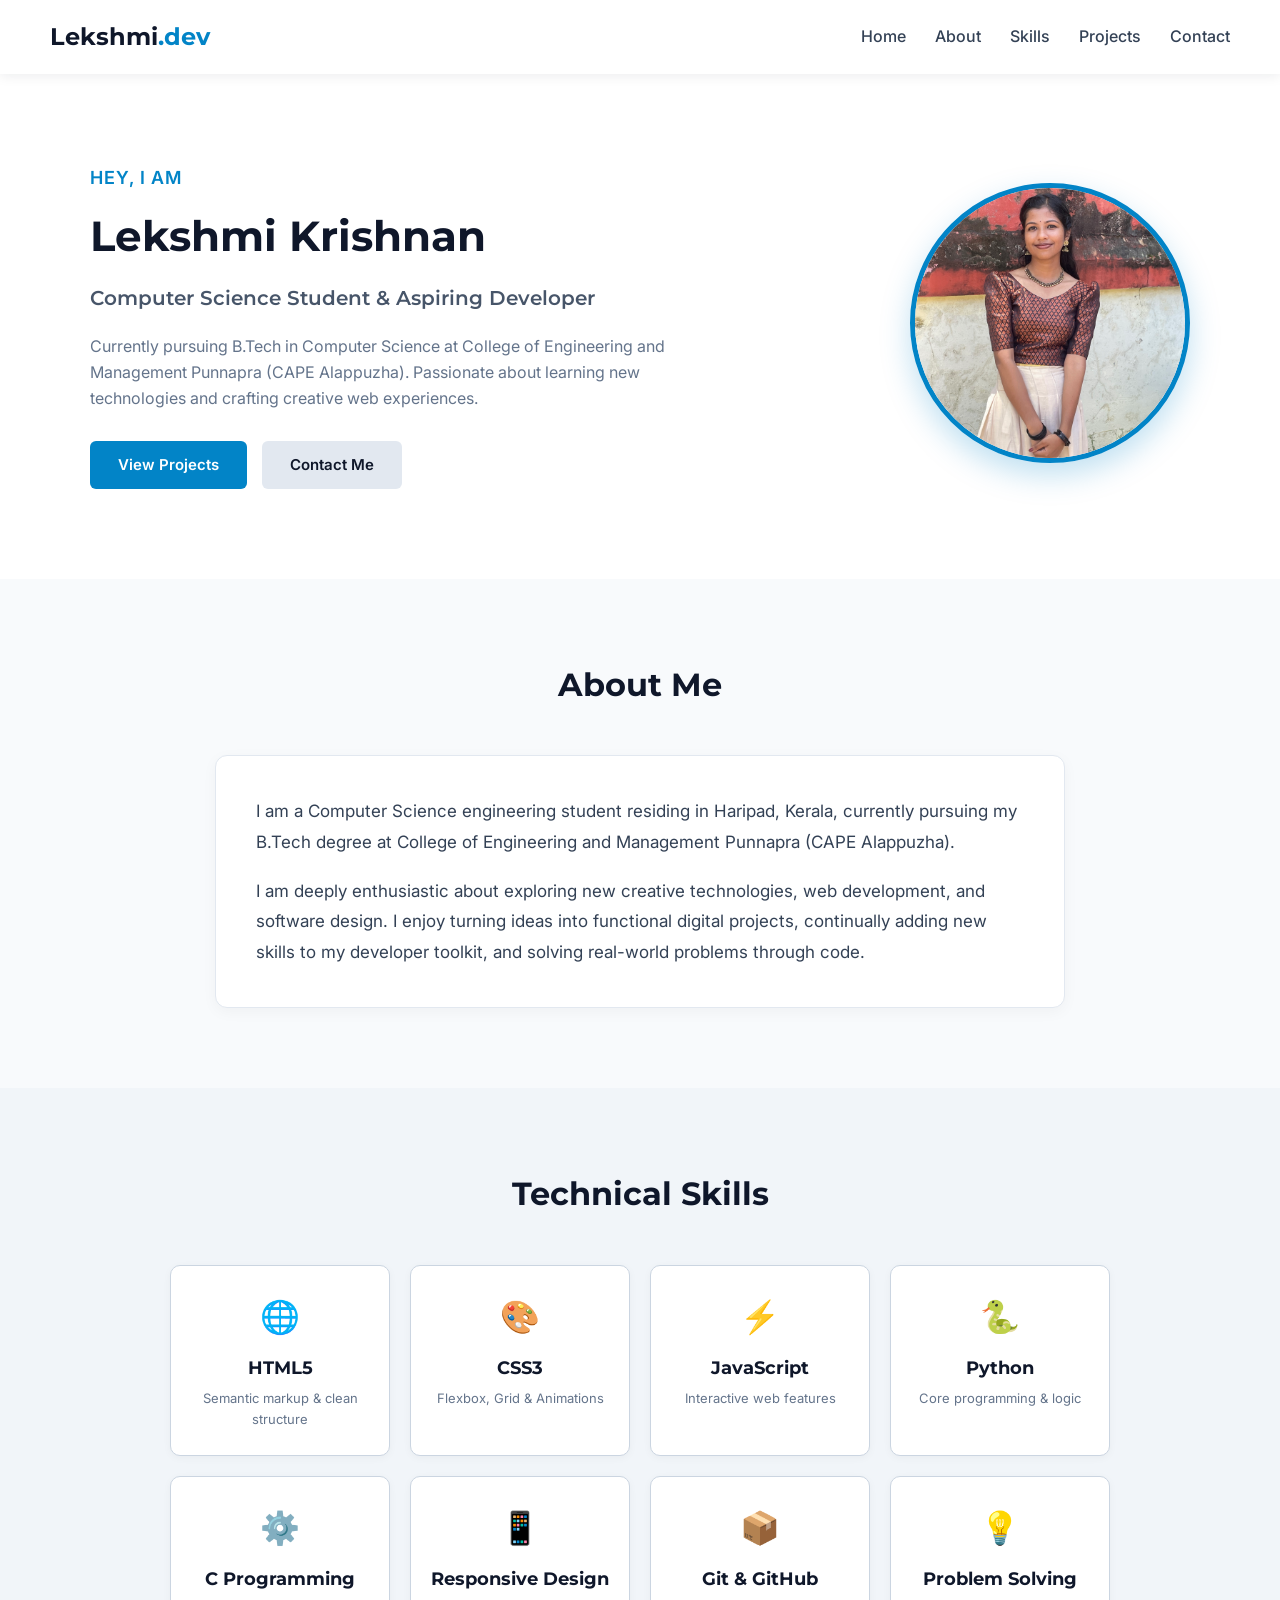
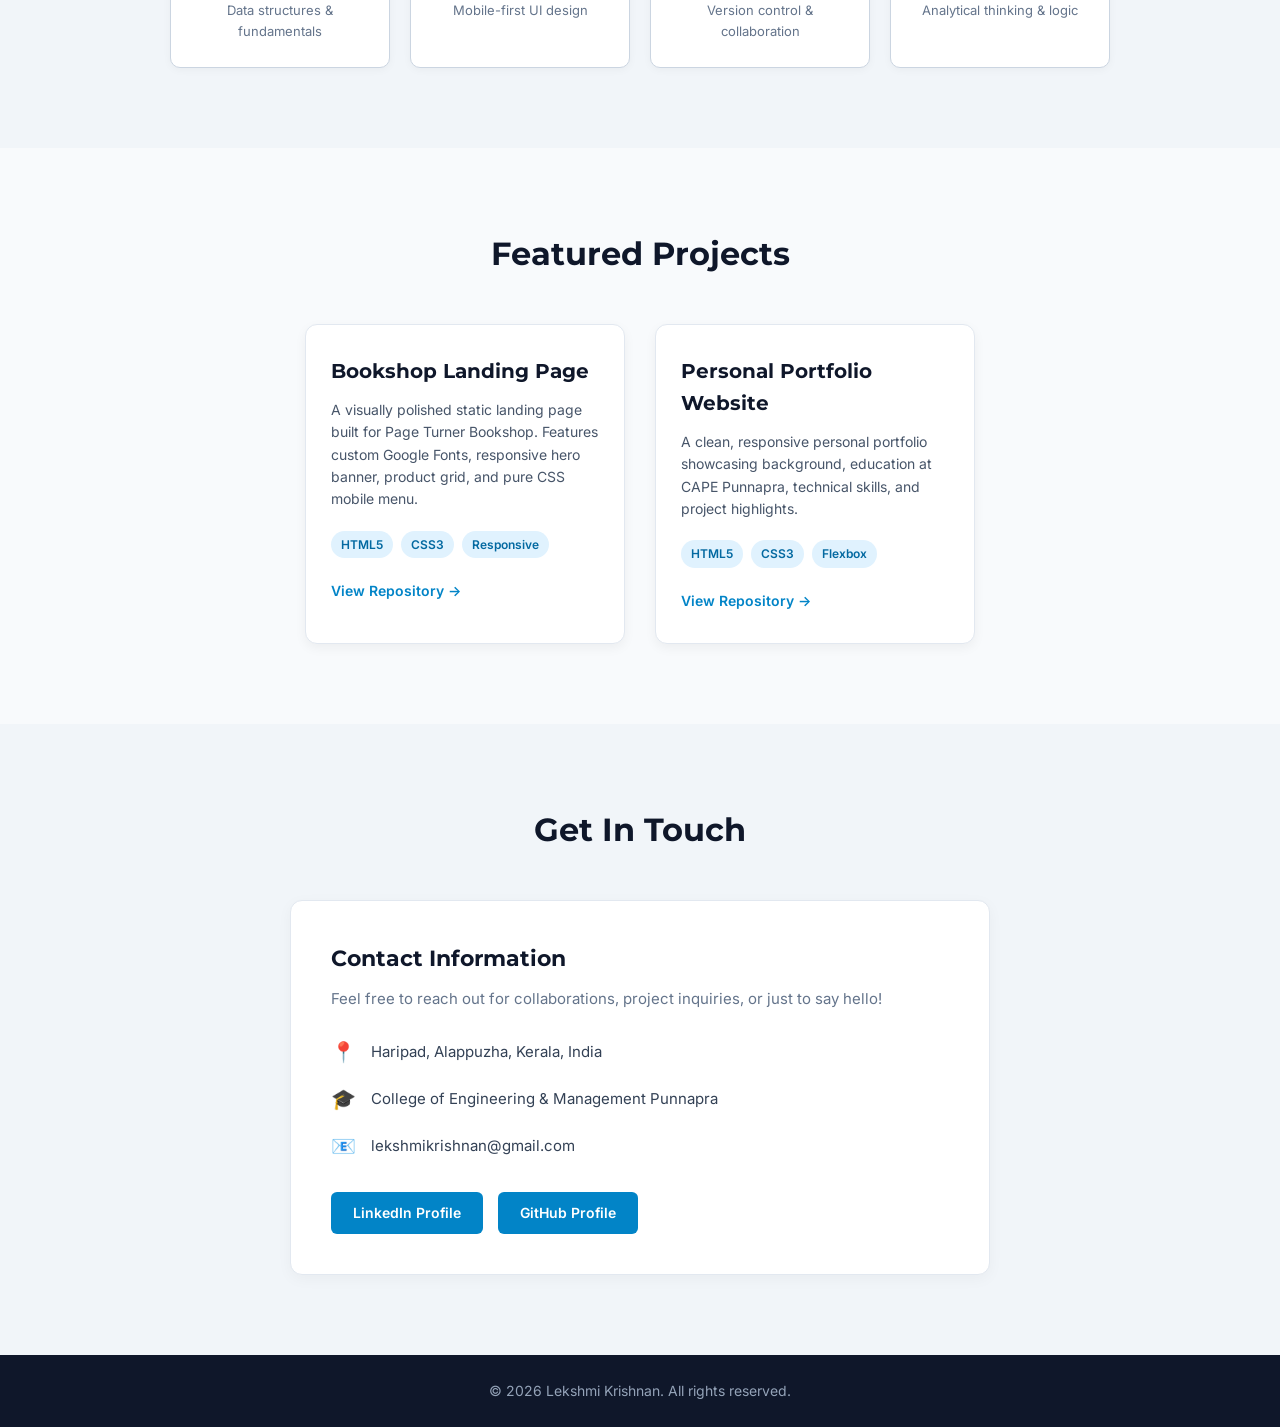
==== WebDev-L1-PersonalPortfolio/index.html @ aac0fd08 "Add personal portfolio files including HTML, CSS, images, and README" ====
<!DOCTYPE html>
<html lang="en">
<head>
    <meta charset="UTF-8">
    <meta name="viewport" content="width=device-width, initial-scale=1.0">
    <title>Lekshmi Krishnan | Personal Portfolio</title>
    <link rel="stylesheet" href="style.css">
</head>
<body>

    <header class="navbar">
        <div class="logo">
            <h2>Lekshmi<span>.dev</span></h2>
        </div>
        <input type="checkbox" id="menu-toggle" class="menu-toggle">
        <label for="menu-toggle" class="hamburger">
            <span></span>
            <span></span>
            <span></span>
        </label>
        <nav class="nav-links">
            <a href="#home">Home</a>
            <a href="#about">About</a>
            <a href="#skills">Skills</a>
            <a href="#projects">Projects</a>
            <a href="#contact">Contact</a>
        </nav>
    </header>

    <section id="home" class="hero">
        <div class="hero-container">
            <div class="hero-text">
                <span class="greeting">Hey, I am</span>
                <h1>Lekshmi Krishnan</h1>
                <h3 class="role">Computer Science Student & Aspiring Developer</h3>
                <p>Currently pursuing B.Tech in Computer Science at College of Engineering and Management Punnapra (CAPE Alappuzha). Passionate about learning new technologies and crafting creative web experiences.</p>
                <div class="hero-buttons">
                    <a href="#projects" class="btn btn-primary">View Projects</a>
                    <a href="#contact" class="btn btn-secondary">Contact Me</a>
                </div>
            </div>
            <div class="hero-image">
                <img src="assets/profile.jpg" alt="Lekshmi Krishnan" class="profile-img">
            </div>
        </div>
    </section>

    <section id="about" class="section">
        <h2 class="section-title">About Me</h2>
        <div class="about-card">
            <p>I am a Computer Science engineering student residing in Haripad, Kerala, currently pursuing my B.Tech degree at College of Engineering and Management Punnapra (CAPE Alappuzha).</p>
            <p>I am deeply enthusiastic about exploring new creative technologies, web development, and software design. I enjoy turning ideas into functional digital projects, continually adding new skills to my developer toolkit, and solving real-world problems through code.</p>
        </div>
    </section>

    <section id="skills" class="section bg-alt">
        <h2 class="section-title">Technical Skills</h2>
        <div class="skills-grid">
            <div class="skill-card">
                <div class="skill-icon">🌐</div>
                <h3>HTML5</h3>
                <p>Semantic markup & clean structure</p>
            </div>
            <div class="skill-card">
                <div class="skill-icon">🎨</div>
                <h3>CSS3</h3>
                <p>Flexbox, Grid & Animations</p>
            </div>
            <div class="skill-card">
                <div class="skill-icon">⚡</div>
                <h3>JavaScript</h3>
                <p>Interactive web features</p>
            </div>
            <div class="skill-card">
                <div class="skill-icon">🐍</div>
                <h3>Python</h3>
                <p>Core programming & logic</p>
            </div>
            <div class="skill-card">
                <div class="skill-icon">⚙️</div>
                <h3>C Programming</h3>
                <p>Data structures & fundamentals</p>
            </div>
            <div class="skill-card">
                <div class="skill-icon">📱</div>
                <h3>Responsive Design</h3>
                <p>Mobile-first UI design</p>
            </div>
            <div class="skill-card">
                <div class="skill-icon">📦</div>
                <h3>Git & GitHub</h3>
                <p>Version control & collaboration</p>
            </div>
            <div class="skill-card">
                <div class="skill-icon">💡</div>
                <h3>Problem Solving</h3>
                <p>Analytical thinking & logic</p>
            </div>
        </div>
    </section>

    <section id="projects" class="section">
        <h2 class="section-title">Featured Projects</h2>
        <div class="projects-grid">
            <div class="project-card">
                <div class="project-content">
                    <h3>Bookshop Landing Page</h3>
                    <p>A visually polished static landing page built for Page Turner Bookshop. Features custom Google Fonts, responsive hero banner, product grid, and pure CSS mobile menu.</p>
                    <div class="tech-tags">
                        <span>HTML5</span>
                        <span>CSS3</span>
                        <span>Responsive</span>
                    </div>
                    <a href="#" class="project-link">View Repository &rarr;</a>
                </div>
            </div>
            <div class="project-card">
                <div class="project-content">
                    <h3>Personal Portfolio Website</h3>
                    <p>A clean, responsive personal portfolio showcasing background, education at CAPE Punnapra, technical skills, and project highlights.</p>
                    <div class="tech-tags">
                        <span>HTML5</span>
                        <span>CSS3</span>
                        <span>Flexbox</span>
                    </div>
                    <a href="#" class="project-link">View Repository &rarr;</a>
                </div>
            </div>
        </div>
    </section>

    <section id="contact" class="section bg-alt">
        <h2 class="section-title">Get In Touch</h2>
        <div class="contact-container">
            <div class="contact-info">
                <h3>Contact Information</h3>
                <p>Feel free to reach out for collaborations, project inquiries, or just to say hello!</p>
                <div class="contact-item">
                    <span class="icon">📍</span>
                    <span>Haripad, Alappuzha, Kerala, India</span>
                </div>
                <div class="contact-item">
                    <span class="icon">🎓</span>
                    <span>College of Engineering & Management Punnapra</span>
                </div>
                <div class="contact-item">
                    <span class="icon">📧</span>
                    <span>lekshmikrishnan@gmail.com</span>
                </div>
                <div class="social-links">
                    <a href="https://www.linkedin.com/in/lekshmi-krishnan-b064a6328/?lipi=urn%3Ali%3Apage%3Ad_flagship3_profile_view_base_contact_details%3BRVKKj0dwRH%2BeiEIR3jNrvg%3D%3D" target="_blank" class="social-btn">LinkedIn Profile</a>
                    <a href="https://github.com" target="_blank" class="social-btn">GitHub Profile</a>
                </div>
            </div>
        </div>
    </section>

    <footer class="footer">
        <p>&copy; 2026 Lekshmi Krishnan. All rights reserved.</p>
    </footer>

</body>
</html>
---- WebDev-L1-PersonalPortfolio/style.css ----
@import url('https://fonts.googleapis.com/css2?family=Inter:wght@400;500;600&family=Montserrat:wght@600;700;800&display=swap');

html {
    scroll-behavior: smooth;
}

* {
    margin: 0;
    padding: 0;
    box-sizing: border-box;
}

body {
    font-family: 'Inter', sans-serif;
    background-color: #f8fafc;
    color: #0f172a;
    line-height: 1.6;
}

h1, h2, h3, h4 {
    font-family: 'Montserrat', sans-serif;
}

.navbar {
    position: sticky;
    top: 0;
    background-color: #ffffff;
    display: flex;
    justify-content: space-between;
    align-items: center;
    padding: 18px 50px;
    box-shadow: 0 2px 12px rgba(15, 23, 42, 0.08);
    z-index: 1000;
}

.logo h2 {
    font-size: 24px;
    color: #0f172a;
}

.logo h2 span {
    color: #0284c7;
}

.menu-toggle {
    display: none;
}

.hamburger {
    display: none;
    flex-direction: column;
    gap: 5px;
    cursor: pointer;
}

.hamburger span {
    width: 25px;
    height: 3px;
    background-color: #0f172a;
    border-radius: 3px;
}

.nav-links a {
    text-decoration: none;
    color: #334155;
    margin-left: 25px;
    font-weight: 500;
    font-size: 16px;
    transition: color 0.3s;
}

.nav-links a:hover {
    color: #0284c7;
}

.hero {
    background-color: #ffffff;
    padding: 90px 50px;
}

.hero-container {
    max-width: 1100px;
    margin: 0 auto;
    display: flex;
    align-items: center;
    justify-content: space-between;
    gap: 50px;
}

.hero-text {
    flex: 1;
}

.greeting {
    display: inline-block;
    font-size: 18px;
    font-weight: 600;
    color: #0284c7;
    margin-bottom: 10px;
    text-transform: uppercase;
    letter-spacing: 1px;
}

.hero h1 {
    font-size: 42px;
    color: #0f172a;
    margin-bottom: 12px;
}

.role {
    font-size: 20px;
    color: #475569;
    font-weight: 600;
    margin-bottom: 20px;
}

.hero p {
    font-size: 16px;
    color: #64748b;
    margin-bottom: 30px;
    max-width: 580px;
}

.hero-buttons {
    display: flex;
    gap: 15px;
}

.btn {
    display: inline-block;
    padding: 12px 28px;
    text-decoration: none;
    border-radius: 6px;
    font-weight: 600;
    font-size: 15px;
    transition: all 0.3s;
}

.btn-primary {
    background-color: #0284c7;
    color: #ffffff;
}

.btn-primary:hover {
    background-color: #0369a1;
}

.btn-secondary {
    background-color: #e2e8f0;
    color: #0f172a;
}

.btn-secondary:hover {
    background-color: #cbd5e1;
}

.hero-image {
    flex-shrink: 0;
}

.profile-img {
    width: 280px;
    height: 280px;
    border-radius: 50%;
    object-fit: cover;
    border: 5px solid #0284c7;
    box-shadow: 0 12px 30px rgba(2, 132, 199, 0.25);
}

.section {
    padding: 80px 50px;
    max-width: 1100px;
    margin: 0 auto;
}

.bg-alt {
    background-color: #f1f5f9;
    max-width: 100%;
}

.section-title {
    text-align: center;
    font-size: 32px;
    margin-bottom: 45px;
    color: #0f172a;
    position: relative;
}

.about-card {
    background-color: #ffffff;
    padding: 40px;
    border-radius: 12px;
    box-shadow: 0 4px 15px rgba(0, 0, 0, 0.04);
    border: 1px solid #e2e8f0;
    max-width: 850px;
    margin: 0 auto;
}

.about-card p {
    font-size: 17px;
    color: #334155;
    margin-bottom: 18px;
    line-height: 1.8;
}

.about-card p:last-child {
    margin-bottom: 0;
}

.skills-grid {
    display: flex;
    flex-wrap: wrap;
    gap: 20px;
    justify-content: center;
    max-width: 1100px;
    margin: 0 auto;
}

.skill-card {
    background-color: #ffffff;
    border: 1px solid #cbd5e1;
    border-radius: 10px;
    width: 220px;
    padding: 25px 20px;
    text-align: center;
    box-shadow: 0 2px 8px rgba(0, 0, 0, 0.04);
    transition: transform 0.3s;
}

.skill-card:hover {
    transform: translateY(-5px);
    border-color: #0284c7;
}

.skill-icon {
    font-size: 32px;
    margin-bottom: 12px;
}

.skill-card h3 {
    font-size: 18px;
    margin-bottom: 6px;
    color: #0f172a;
}

.skill-card p {
    font-size: 13px;
    color: #64748b;
}

.projects-grid {
    display: flex;
    flex-wrap: wrap;
    gap: 30px;
    justify-content: center;
}

.project-card {
    background-color: #ffffff;
    border: 1px solid #e2e8f0;
    border-radius: 12px;
    width: 320px;
    box-shadow: 0 4px 12px rgba(0, 0, 0, 0.05);
    display: flex;
    flex-direction: column;
    justify-content: space-between;
    transition: transform 0.3s;
}

.project-card:hover {
    transform: translateY(-5px);
}

.project-content {
    padding: 30px 25px;
}

.project-card h3 {
    font-size: 20px;
    color: #0f172a;
    margin-bottom: 12px;
}

.project-card p {
    font-size: 14px;
    color: #475569;
    margin-bottom: 20px;
    line-height: 1.6;
}

.tech-tags {
    display: flex;
    flex-wrap: wrap;
    gap: 8px;
    margin-bottom: 20px;
}

.tech-tags span {
    background-color: #e0f2fe;
    color: #0369a1;
    font-size: 12px;
    font-weight: 600;
    padding: 4px 10px;
    border-radius: 20px;
}

.project-link {
    display: inline-block;
    color: #0284c7;
    text-decoration: none;
    font-weight: 600;
    font-size: 14px;
}

.project-link:hover {
    color: #0369a1;
}

.contact-container {
    max-width: 700px;
    margin: 0 auto;
    background-color: #ffffff;
    padding: 40px;
    border-radius: 12px;
    box-shadow: 0 4px 15px rgba(0, 0, 0, 0.04);
    border: 1px solid #e2e8f0;
}

.contact-info h3 {
    font-size: 22px;
    margin-bottom: 10px;
    color: #0f172a;
}

.contact-info p {
    font-size: 15px;
    color: #64748b;
    margin-bottom: 25px;
}

.contact-item {
    display: flex;
    align-items: center;
    gap: 15px;
    margin-bottom: 15px;
    font-size: 15px;
    color: #334155;
}

.contact-item .icon {
    font-size: 20px;
}

.social-links {
    display: flex;
    gap: 15px;
    margin-top: 30px;
}

.social-btn {
    display: inline-block;
    background-color: #0284c7;
    color: #ffffff;
    padding: 10px 22px;
    border-radius: 6px;
    text-decoration: none;
    font-size: 14px;
    font-weight: 600;
    transition: background-color 0.3s;
}

.social-btn:hover {
    background-color: #0369a1;
}

.footer {
    background-color: #0f172a;
    color: #94a3b8;
    text-align: center;
    padding: 25px;
    font-size: 14px;
}

@media (max-width: 768px) {
    .navbar {
        padding: 15px 20px;
        position: sticky;
        top: 0;
    }

    .hamburger {
        display: flex;
    }

    .nav-links {
        display: none;
        position: absolute;
        top: 100%;
        left: 0;
        width: 100%;
        background-color: #ffffff;
        flex-direction: column;
        align-items: center;
        padding: 20px 0;
        box-shadow: 0 4px 10px rgba(0, 0, 0, 0.1);
        border-top: 1px solid #e2e8f0;
    }

    .menu-toggle:checked ~ .nav-links {
        display: flex;
    }

    .nav-links a {
        margin: 10px 0;
    }

    .hero {
        padding: 50px 20px;
    }

    .hero-container {
        flex-direction: column-reverse;
        text-align: center;
        gap: 35px;
    }

    .hero h1 {
        font-size: 30px;
    }

    .role {
        font-size: 17px;
    }

    .hero p {
        font-size: 15px;
    }

    .hero-buttons {
        justify-content: center;
    }

    .profile-img {
        width: 200px;
        height: 200px;
    }

    .section {
        padding: 50px 20px;
    }

    .skill-card {
        width: 100%;
    }

    .project-card {
        width: 100%;
    }

    .contact-container {
        padding: 25px 20px;
    }

    .social-links {
        flex-direction: column;
    }
}
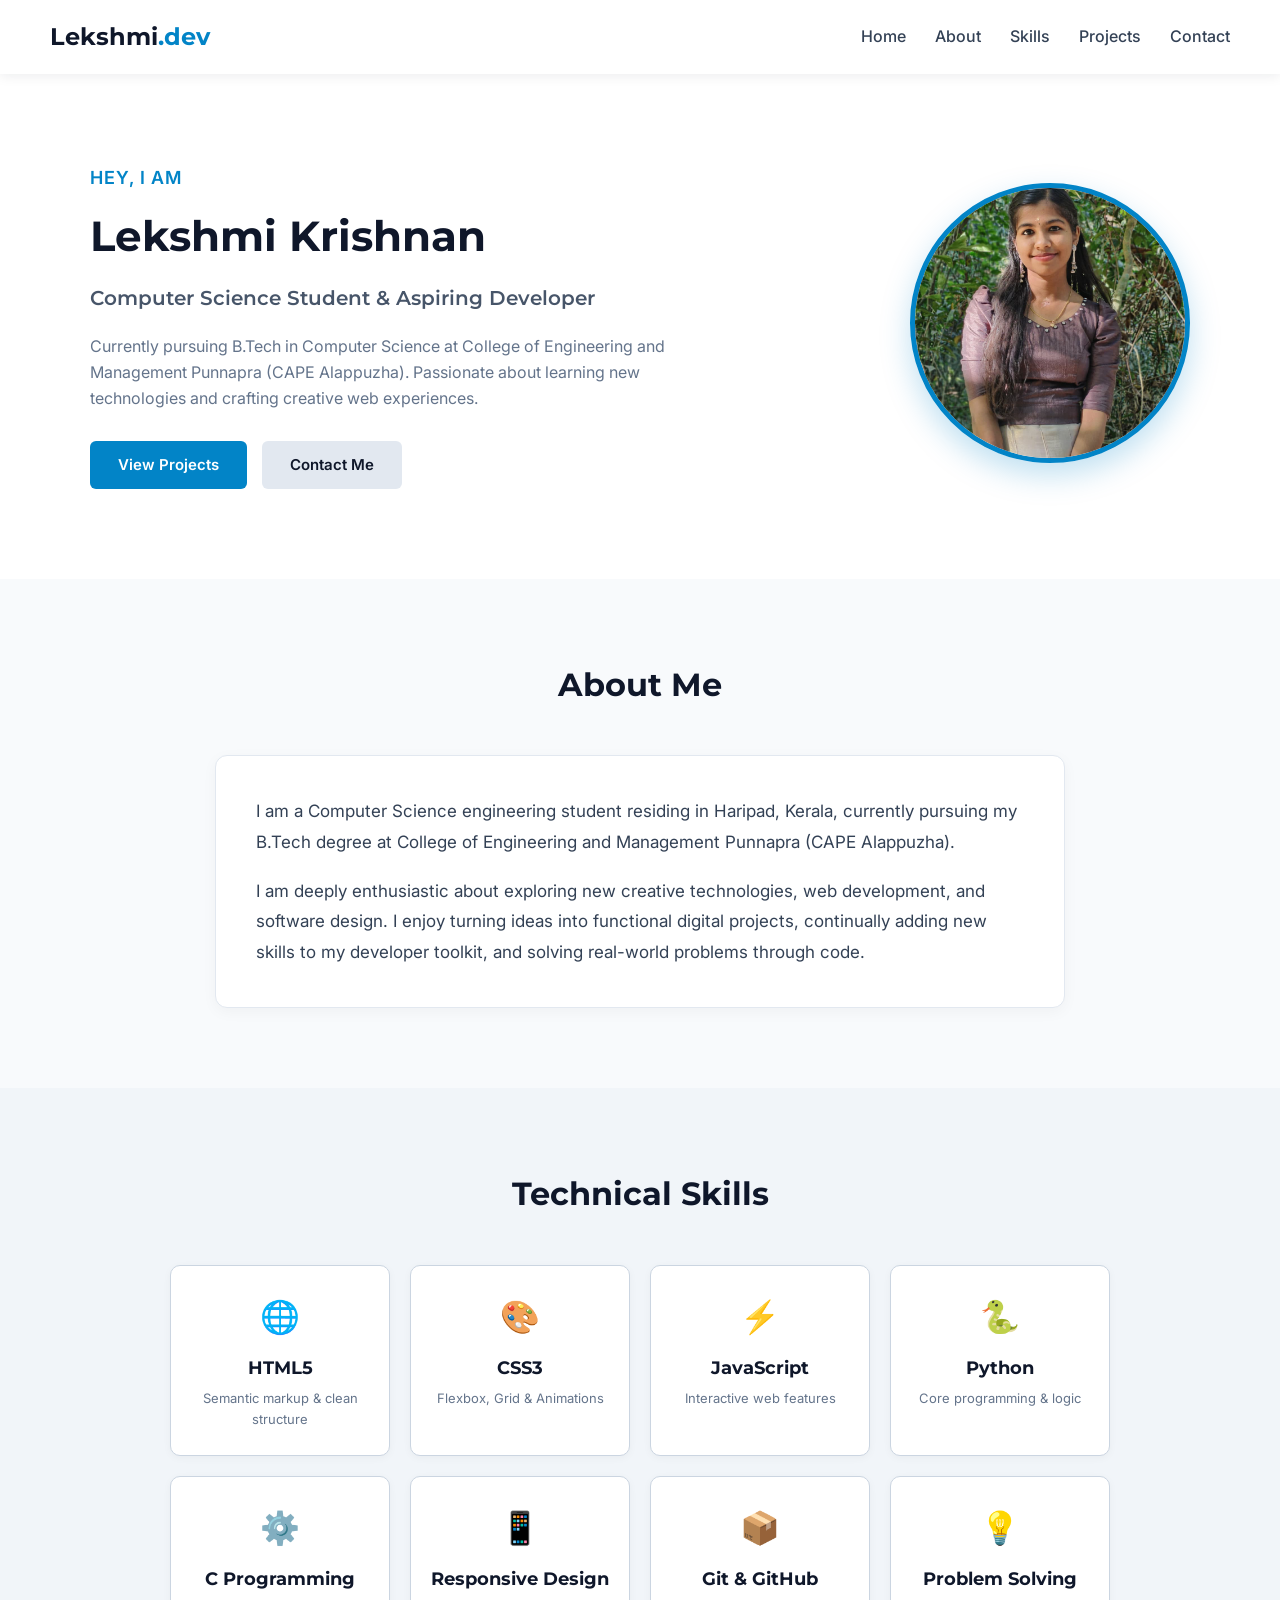
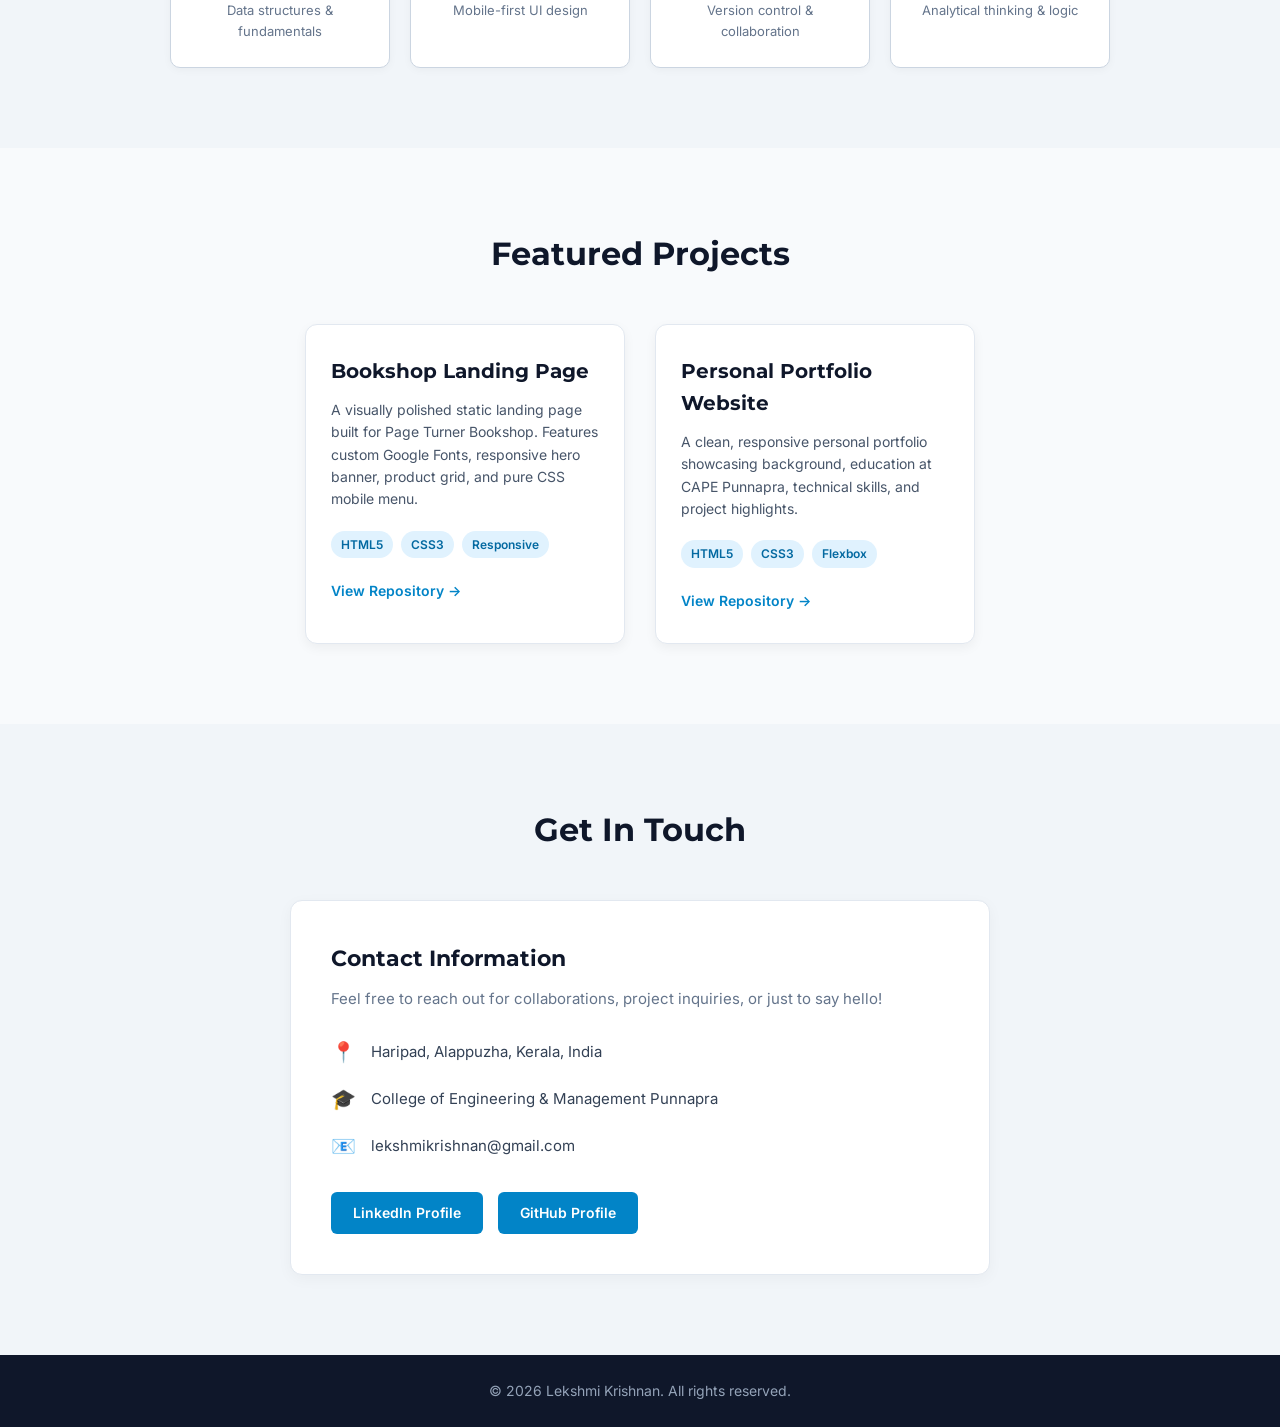
==== commit 61e892a0: "Add Temperature Converter project with HTML, CSS, and JavaScript functionality" ====
--- a/WebDev-L1-PersonalPortfolio/index.html
+++ b/WebDev-L1-PersonalPortfolio/index.html
@@ -40,7 +40,7 @@
                 </div>
             </div>
             <div class="hero-image">
-                <img src="assets/profile.jpg" alt="Lekshmi Krishnan" class="profile-img">
+                <img src="assets/profile.png" alt="Lekshmi Krishnan" class="profile-img">
             </div>
         </div>
     </section>
